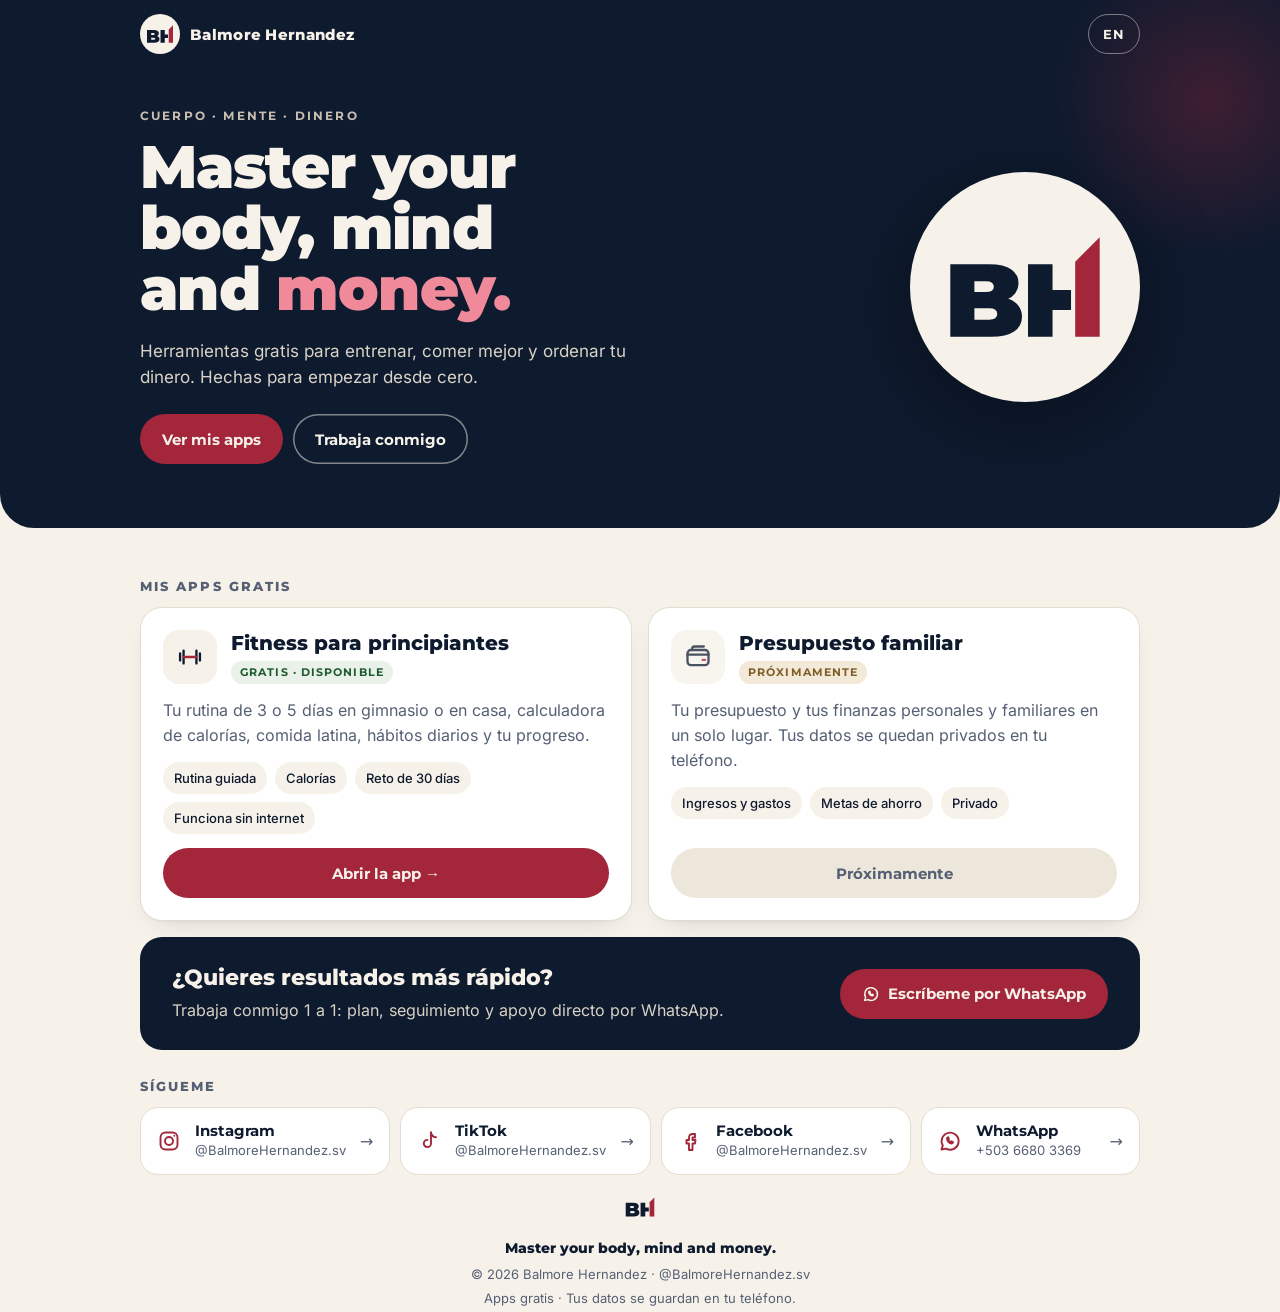
==== index.html @ 5b54dbfb "Página principal de balmorehernandez.com (ES/EN, marca G8b): tarjetas Fitness (/fitness/) y Presupue" ====
<!DOCTYPE html>
<html lang="es">
<head>
<meta charset="utf-8">
<meta name="viewport" content="width=device-width, initial-scale=1, viewport-fit=cover">
<meta name="theme-color" content="#0E1A2E">
<title>Balmore Hernandez · Master your body, mind and money.</title>
<meta name="description" content="Master your body, mind and money. Apps gratis de Balmore Hernandez para entrenar, comer mejor y ordenar tus finanzas personales y familiares.">
<link rel="canonical" href="https://balmorehernandez.com/">
<link rel="icon" href="/favicon.ico" sizes="32x32">
<link rel="icon" href="/favicon.svg" type="image/svg+xml">
<link rel="apple-touch-icon" href="/apple-touch-icon.png">
<link rel="preload" href="/fonts/montserrat.woff2" as="font" type="font/woff2" crossorigin>
<link rel="preload" href="/fonts/inter.woff2" as="font" type="font/woff2" crossorigin>
<link rel="stylesheet" href="/style.css">
<meta property="og:type" content="website">
<meta property="og:site_name" content="Balmore Hernandez">
<meta property="og:title" content="Balmore Hernandez · Master your body, mind and money.">
<meta property="og:description" content="Apps gratis para entrenar, comer mejor y ordenar tus finanzas.">
<meta property="og:url" content="https://balmorehernandez.com/">
<meta property="og:image" content="https://balmorehernandez.com/og.png">
<meta property="og:image:width" content="1200">
<meta property="og:image:height" content="630">
<meta name="twitter:card" content="summary_large_image">
<script type="application/ld+json">{"@context":"https://schema.org","@type":"Person","name":"Balmore Hernandez","url":"https://balmorehernandez.com/","image":"https://balmorehernandez.com/icon-512.png","sameAs":["https://www.instagram.com/BalmoreHernandez.sv","https://www.tiktok.com/@BalmoreHernandez.sv","https://www.facebook.com/BalmoreHernandez.sv"]}</script>
</head>
<body>
<a class="skip" href="#apps" data-i18n="skip">Ir a las apps</a>
<header class="hero">
  <div class="wrap">
    <div class="top">
      <a class="brand" href="/" aria-label="Balmore Hernandez"><img src="/logo-badge.svg" alt="" width="40" height="40">Balmore Hernandez</a>
      <button class="lang" id="langBtn" type="button" aria-label="Switch to English">EN</button>
    </div>
    <div class="hero-in">
      <div>
        <p class="eyebrow" data-i18n="eyebrow">Cuerpo · Mente · Dinero</p>
        <h1 lang="en"><span>Master your</span> <span>body, mind</span> <span>and <span class="m" style="display:inline">money.</span></span></h1>
        <p class="lead" data-i18n="lead">Herramientas gratis para entrenar, comer mejor y ordenar tu dinero. Hechas para empezar desde cero.</p>
        <div class="cta-row">
          <a class="btn" href="#apps" data-i18n="ctaApps">Ver mis apps</a>
          <a class="btn ghost js-wa" href="https://wa.me/50366803369" target="_blank" rel="noopener" data-i18n="ctaCoach">Trabaja conmigo</a>
        </div>
      </div>
      <img class="hero-mark" src="/logo-badge.svg" alt="" width="230" height="230">
    </div>
  </div>
</header>

<main id="apps" class="wrap">
  <h2 class="sec-h" data-i18n="appsH">Mis apps gratis</h2>
  <div class="apps">
    <article class="card" id="app-fitness" data-app="fitness">
      <div class="card-top">
        <div class="ico"><svg viewBox="0 0 24 24" aria-hidden="true"><path d="M6.5 6.5v11M17.5 6.5v11"/><path class="a" d="M6.5 12h11"/><path d="M3.5 9v6M20.5 9v6"/></svg></div>
        <div><h3 data-i18n="fitT">Fitness para principiantes</h3><span class="chip live" data-i18n="live">Gratis · Disponible</span></div>
      </div>
      <p data-i18n="fitD">Tu rutina de 3 o 5 días en gimnasio o en casa, calculadora de calorías, comida latina, hábitos diarios y tu progreso.</p>
      <ul class="feats"><li data-i18n="fitF1">Rutina guiada</li><li data-i18n="fitF2">Calorías</li><li data-i18n="fitF3">Reto de 30 días</li><li data-i18n="fitF4">Funciona sin internet</li></ul>
      <a class="btn app-btn" href="/fitness/" data-i18n="open">Abrir la app →</a>
    </article>
    <article class="card soon" id="app-presupuesto" data-app="presupuesto">
      <div class="card-top">
        <div class="ico"><svg viewBox="0 0 24 24" aria-hidden="true"><rect x="3" y="6" width="18" height="13" rx="3"/><path d="M3 10h18"/><path class="a" d="M16 14.5h2"/><path d="M7 6V5a2 2 0 0 1 2-2h8"/></svg></div>
        <div><h3 data-i18n="budT">Presupuesto familiar</h3><span class="chip soon" data-i18n="soon">Próximamente</span></div>
      </div>
      <p data-i18n="budD">Tu presupuesto y tus finanzas personales y familiares en un solo lugar. Tus datos se quedan privados en tu teléfono.</p>
      <ul class="feats"><li data-i18n="budF1">Ingresos y gastos</li><li data-i18n="budF2">Metas de ahorro</li><li data-i18n="budF3">Privado</li></ul>
      <a class="btn app-btn" href="/presupuesto/" aria-disabled="true" tabindex="-1" data-i18n="soonBtn">Próximamente</a>
    </article>
  </div>

  <section class="coach" aria-labelledby="coachH">
    <div><h2 id="coachH" data-i18n="coachH">¿Quieres resultados más rápido?</h2><p data-i18n="coachP">Trabaja conmigo 1 a 1: plan, seguimiento y apoyo directo por WhatsApp.</p></div>
    <a class="btn js-wa" href="https://wa.me/50366803369" target="_blank" rel="noopener"><svg viewBox="0 0 24 24" fill="none" stroke="currentColor" stroke-width="2" stroke-linecap="round" stroke-linejoin="round" aria-hidden="true"><path d="M3.5 20.5l1.3-4A8.5 8.5 0 1 1 8 19.6z"/><path d="M9 9.5c.3 2.2 2.3 4.4 4.6 5 .7-.1 1.3-.7 1.4-1.4l-1.6-.8-.8.8c-1-.4-2-1.4-2.4-2.4l.8-.8-.8-1.6c-.7.1-1.2.6-1.2 1.2z"/></svg><span data-i18n="coachBtn">Escríbeme por WhatsApp</span></a>
  </section>

  <section class="social" aria-labelledby="socH">
    <h2 class="sec-h" id="socH" data-i18n="socH">Sígueme</h2>
    <div class="soc" id="socials"></div>
  </section>
</main>

<footer class="wrap">
  <img src="/logo-badge.svg" alt="Balmore Hernandez" width="44" height="44">
  <p class="slogan" lang="en">Master your body, mind and money.</p>
  <p>© <span id="yr">2026</span> Balmore Hernandez · @BalmoreHernandez.sv</p>
  <p data-i18n="foot">Apps gratis · Tus datos se guardan en tu teléfono.</p>
</footer>

<script>
/* ========= CONFIG: edita aquí ========= */
const CONFIG = {
  // Cambia live a true cuando la app esté publicada en balmorehernandez.com/presupuesto/
  APPS: { fitness: { live: true }, presupuesto: { live: false } },
  WHATSAPP: "50366803369",
  WA_TEXT: { es: "Hola Balmore, vengo de tu página web y quiero información sobre el coaching",
             en: "Hi Balmore, I found you through your website and I'd like information about coaching" },
  SOCIAL: [
    { net: "instagram", name: "Instagram", handle: "@BalmoreHernandez.sv", url: "https://www.instagram.com/BalmoreHernandez.sv" },
    { net: "tiktok",    name: "TikTok",    handle: "@BalmoreHernandez.sv", url: "https://www.tiktok.com/@BalmoreHernandez.sv" },
    { net: "facebook",  name: "Facebook",  handle: "@BalmoreHernandez.sv", url: "https://www.facebook.com/BalmoreHernandez.sv" },
    { net: "whatsapp",  name: "WhatsApp",  handle: "+503 6680 3369",       url: "wa" }
  ]
};
const I18N = {
  es: { skip: "Ir a las apps", eyebrow: "Cuerpo · Mente · Dinero", lead: "Herramientas gratis para entrenar, comer mejor y ordenar tu dinero. Hechas para empezar desde cero.",
    ctaApps: "Ver mis apps", ctaCoach: "Trabaja conmigo", appsH: "Mis apps gratis",
    fitT: "Fitness para principiantes", live: "Gratis · Disponible", fitD: "Tu rutina de 3 o 5 días en gimnasio o en casa, calculadora de calorías, comida latina, hábitos diarios y tu progreso.",
    fitF1: "Rutina guiada", fitF2: "Calorías", fitF3: "Reto de 30 días", fitF4: "Funciona sin internet", open: "Abrir la app →",
    budT: "Presupuesto familiar", soon: "Próximamente", budD: "Tu presupuesto y tus finanzas personales y familiares en un solo lugar. Tus datos se quedan privados en tu teléfono.",
    budF1: "Ingresos y gastos", budF2: "Metas de ahorro", budF3: "Privado", soonBtn: "Próximamente",
    coachH: "¿Quieres resultados más rápido?", coachP: "Trabaja conmigo 1 a 1: plan, seguimiento y apoyo directo por WhatsApp.", coachBtn: "Escríbeme por WhatsApp",
    socH: "Sígueme", foot: "Apps gratis · Tus datos se guardan en tu teléfono.", langBtn: "EN", langAria: "Switch to English",
    desc: "Master your body, mind and money. Apps gratis de Balmore Hernandez para entrenar, comer mejor y ordenar tus finanzas personales y familiares." },
  en: { skip: "Skip to the apps", eyebrow: "Body · Mind · Money", lead: "Free tools to train, eat better and get your money in order. Made for starting from zero.",
    ctaApps: "See my apps", ctaCoach: "Work with me", appsH: "My free apps",
    fitT: "Beginner fitness", live: "Free · Available", fitD: "Your 3- or 5-day routine at the gym or at home, calorie calculator, Latin food guide, daily habits and your progress.",
    fitF1: "Guided routine", fitF2: "Calories", fitF3: "30-day challenge", fitF4: "Works offline", open: "Open the app →",
    budT: "Family budget", soon: "Coming soon", budD: "Your budget and your personal and family finances in one place. Your data stays private on your phone.",
    budF1: "Income & expenses", budF2: "Savings goals", budF3: "Private", soonBtn: "Coming soon",
    coachH: "Want faster results?", coachP: "Work with me 1-on-1: a plan, check-ins and direct support on WhatsApp.", coachBtn: "Message me on WhatsApp",
    socH: "Follow me", foot: "Free apps · Your data is saved on your phone.", langBtn: "ES", langAria: "Cambiar a español",
    desc: "Master your body, mind and money. Free apps by Balmore Hernandez to train, eat better and organize your personal and family finances." }
};
/* ====================================== */
const ICONS = {
  instagram: '<rect x="3.5" y="3.5" width="17" height="17" rx="5"/><circle cx="12" cy="12" r="4"/><path d="M17.3 6.7h.01"/>',
  tiktok: '<path d="M14 3.5v11a3.6 3.6 0 1 1-3.6-3.6"/><path d="M14 3.5c.4 2.6 2.4 4.6 5 4.8"/>',
  facebook: '<path d="M14.5 8.5h2.5V5h-2.5A3.5 3.5 0 0 0 11 8.5V11H8.5v3.5H11V21h3.5v-6.5H17l.5-3.5h-3V9a.5.5 0 0 1 .5-.5z"/>',
  whatsapp: '<path d="M3.5 20.5l1.3-4A8.5 8.5 0 1 1 8 19.6z"/><path d="M9 9.5c.3 2.2 2.3 4.4 4.6 5 .7-.1 1.3-.7 1.4-1.4l-1.6-.8-.8.8c-1-.4-2-1.4-2.4-2.4l.8-.8-.8-1.6c-.7.1-1.2.6-1.2 1.2z"/>'
};
const LS = "bhHub_lang";
let lang = "es";
try { const q = new URLSearchParams(location.search).get("lang"); lang = q === "en" || q === "es" ? q : (localStorage.getItem(LS) || "es"); } catch (e) {}
if (lang !== "en") lang = "es";
const esc = s => String(s).replace(/[&<>"]/g, c => ({ "&": "&amp;", "<": "&lt;", ">": "&gt;", '"': "&quot;" }[c]));
const waUrl = () => "https://wa.me/" + CONFIG.WHATSAPP + "?text=" + encodeURIComponent(CONFIG.WA_TEXT[lang]);
function render() {
  const T = I18N[lang];
  document.documentElement.lang = lang;
  document.querySelectorAll("[data-i18n]").forEach(el => { const k = el.dataset.i18n; if (T[k] != null) el.textContent = T[k]; });
  const lb = document.getElementById("langBtn"); lb.textContent = T.langBtn; lb.setAttribute("aria-label", T.langAria);
  document.querySelector('meta[name=description]').setAttribute("content", T.desc);
  for (const [id, a] of Object.entries(CONFIG.APPS)) {
    const card = document.getElementById("app-" + id); if (!card) continue;
    const chip = card.querySelector(".chip"), btn = card.querySelector(".app-btn");
    card.classList.toggle("soon", !a.live);
    chip.className = "chip " + (a.live ? "live" : "soon"); chip.textContent = a.live ? T.live : T.soon;
    if (a.live) { btn.removeAttribute("aria-disabled"); btn.removeAttribute("tabindex"); btn.textContent = T.open; }
    else { btn.setAttribute("aria-disabled", "true"); btn.setAttribute("tabindex", "-1"); btn.textContent = T.soonBtn; }
  }
  document.querySelectorAll(".js-wa").forEach(a => a.href = waUrl());
  document.getElementById("socials").innerHTML = CONFIG.SOCIAL.map(s => `<a href="${esc(s.url === "wa" ? waUrl() : s.url)}" target="_blank" rel="noopener" data-net="${s.net}"><svg viewBox="0 0 24 24" aria-hidden="true">${ICONS[s.net] || ""}</svg><span><b>${esc(s.name)}</b><span>${esc(s.handle)}</span></span><i aria-hidden="true">→</i></a>`).join("");
}
document.getElementById("langBtn").addEventListener("click", () => { lang = lang === "es" ? "en" : "es"; try { localStorage.setItem(LS, lang); } catch (e) {} render(); });
document.querySelectorAll('.app-btn').forEach(b => b.addEventListener("click", e => { if (b.getAttribute("aria-disabled") === "true") e.preventDefault(); }));
document.getElementById("yr").textContent = new Date().getFullYear();
render();
</script>
</body>
</html>
---- style.css ----
/* Balmore Hernandez · hub (G8b: crema, navy, vino) */
@font-face{font-family:"Montserrat";font-style:normal;font-weight:100 900;font-display:swap;src:url(/fonts/montserrat.woff2) format("woff2")}
@font-face{font-family:"Inter";font-style:normal;font-weight:100 900;font-display:swap;src:url(/fonts/inter.woff2) format("woff2")}
:root{--bg:#F6F1E9;--card:#FFFFFF;--navy:#0E1A2E;--navy2:#17263F;--accent:#A3263A;--accent-h:#8C1F31;--cream:#F6F1E9;--gold:#7E5F28;--muted:#566074;--line:#E4DCCF;--radius:22px}
*{box-sizing:border-box}
html{-webkit-text-size-adjust:100%}
body{margin:0;background:var(--bg);color:var(--navy);font:400 16px/1.55 Inter,system-ui,-apple-system,"Segoe UI",Roboto,sans-serif;-webkit-font-smoothing:antialiased}
a{color:var(--accent)}
h1,h2,h3,.mont{font-family:Montserrat,Inter,system-ui,sans-serif}
.wrap{max-width:1040px;margin:0 auto;padding:0 20px}
.skip{position:absolute;left:-999px}.skip:focus{left:12px;top:12px;background:#fff;padding:8px 12px;border-radius:10px;z-index:9}
:focus-visible{outline:3px solid var(--accent);outline-offset:3px}

/* Hero */
.hero{background:var(--navy);color:var(--cream);border-radius:0 0 34px 34px;padding:max(14px,env(safe-area-inset-top)) 0 44px;position:relative;overflow:hidden}
.hero:after{content:"";position:absolute;right:-90px;top:-60px;width:320px;height:320px;border-radius:50%;background:radial-gradient(circle,rgba(163,38,58,.32),rgba(163,38,58,0) 70%);pointer-events:none}
.top{display:flex;align-items:center;justify-content:space-between;gap:12px;position:relative;z-index:1}
.brand{display:flex;align-items:center;gap:10px;color:var(--cream);text-decoration:none;font:800 15px/1 Montserrat,sans-serif;letter-spacing:.02em}
.brand img{width:40px;height:40px;display:block}
.lang{appearance:none;border:1.5px solid rgba(246,241,233,.45);background:transparent;color:var(--cream);font:700 13px/1 Montserrat,sans-serif;letter-spacing:.08em;padding:10px 14px;border-radius:999px;cursor:pointer;min-height:40px}
.lang:hover{background:rgba(246,241,233,.1)}
.hero-in{position:relative;z-index:1;padding-top:38px;display:grid;gap:26px;align-items:center}
.hero .eyebrow{font:700 12px/1 Montserrat,sans-serif;letter-spacing:.18em;text-transform:uppercase;color:#C9BFB0;margin:0 0 14px}
.hero h1{font-weight:900;font-size:clamp(34px,9.4vw,60px);line-height:1.02;letter-spacing:-.02em;margin:0}
.hero h1 span{display:block}
.hero h1 .m{color:#F08A9A}
.hero p.lead{color:#D9D2C6;font-size:17px;margin:18px 0 0;max-width:520px}
.hero .cta-row{display:flex;flex-wrap:wrap;gap:10px;margin-top:24px}
.hero-mark{display:none}

/* Buttons */
.btn{display:inline-flex;align-items:center;justify-content:center;gap:8px;min-height:50px;padding:0 22px;border-radius:999px;background:var(--accent);color:var(--cream);font:700 15px/1 Montserrat,sans-serif;text-decoration:none;border:0;cursor:pointer;transition:background .15s,transform .15s}
.btn:hover{background:var(--accent-h)}.btn:active{transform:scale(.98)}
.btn.ghost{background:transparent;color:var(--cream);box-shadow:inset 0 0 0 1.5px rgba(246,241,233,.5)}
.btn.ghost:hover{background:rgba(246,241,233,.1)}
.btn[aria-disabled=true]{background:#EDE6DA;color:var(--muted);cursor:default;pointer-events:none}
.btn svg{width:18px;height:18px}

/* Sections */
main.wrap{padding-top:34px;padding-bottom:10px}
.sec-h{font:800 13px/1 Montserrat,sans-serif;letter-spacing:.16em;text-transform:uppercase;color:var(--muted);margin:0 0 14px}
.apps{display:grid;gap:16px}
.card{background:var(--card);border:1px solid var(--line);border-radius:var(--radius);padding:22px;display:flex;flex-direction:column;gap:14px;box-shadow:0 1px 0 rgba(14,26,46,.03),0 10px 30px -18px rgba(14,26,46,.25)}
.card-top{display:flex;align-items:center;gap:14px}
.ico{width:54px;height:54px;border-radius:16px;background:var(--bg);display:grid;place-items:center;flex:none}
.ico svg{width:28px;height:28px;stroke:var(--navy);fill:none;stroke-width:2;stroke-linecap:round;stroke-linejoin:round}
.ico svg .a{stroke:var(--accent)}
.card h3{margin:0;font-size:20px;font-weight:800;line-height:1.2}
.chip{display:inline-block;font:700 11px/1 Montserrat,sans-serif;letter-spacing:.1em;text-transform:uppercase;padding:6px 9px;border-radius:999px;margin-top:6px}
.chip.live{background:#E9F1EA;color:#1E5B2E}
.chip.soon{background:#F3E9D8;color:var(--gold)}
.card p{margin:0;color:var(--muted)}
.feats{list-style:none;margin:0;padding:0;display:flex;flex-wrap:wrap;gap:8px}
.feats li{font-size:13px;font-weight:500;background:var(--bg);border-radius:999px;padding:6px 11px;color:var(--navy)}
.card .btn{margin-top:auto;align-self:stretch}
.card.soon .ico{opacity:.75}

.coach{margin-top:16px;background:var(--navy);color:var(--cream);border-radius:var(--radius);padding:24px;display:grid;gap:16px;align-items:center}
.coach h2{margin:0;font-size:22px;font-weight:800;line-height:1.2}
.coach p{margin:6px 0 0;color:#D9D2C6}
.coach .btn{align-self:stretch}

.social{margin-top:30px}
.soc{display:grid;gap:10px}
.soc a{display:flex;align-items:center;gap:14px;background:var(--card);border:1px solid var(--line);border-radius:18px;padding:14px 16px;text-decoration:none;color:var(--navy);min-height:64px;transition:border-color .15s}
.soc a:hover{border-color:var(--accent)}
.soc svg{width:24px;height:24px;stroke:var(--accent);fill:none;stroke-width:1.9;stroke-linecap:round;stroke-linejoin:round;flex:none}
.soc b{display:block;font:700 15px/1.2 Montserrat,sans-serif}
.soc span span{display:block;font-size:13px;color:var(--muted)}
.soc i{margin-left:auto;font-style:normal;color:var(--muted)}

footer{padding:34px 0 max(28px,env(safe-area-inset-bottom));text-align:center;color:var(--muted);font-size:13px}
footer img{width:44px;height:44px;display:block;margin:0 auto 10px}
footer .slogan{font:800 14px/1.3 Montserrat,sans-serif;color:var(--navy);margin:0 0 6px}
footer p{margin:4px 0}

@media (min-width:720px){
  .hero{padding-bottom:64px}
  .hero-in{grid-template-columns:1.4fr .8fr;padding-top:56px}
  .hero-mark{display:block;justify-self:end;width:230px;height:230px;filter:drop-shadow(0 20px 40px rgba(0,0,0,.35))}
  .apps{grid-template-columns:1fr 1fr}
  .coach{grid-template-columns:1fr auto;padding:28px 32px}
  .coach .btn{align-self:center}
  .soc{grid-template-columns:repeat(2,1fr)}
  main.wrap{padding-top:52px}
}
@media (min-width:980px){.soc{grid-template-columns:repeat(4,1fr)}}
@media (prefers-reduced-motion:reduce){*{transition:none!important}}
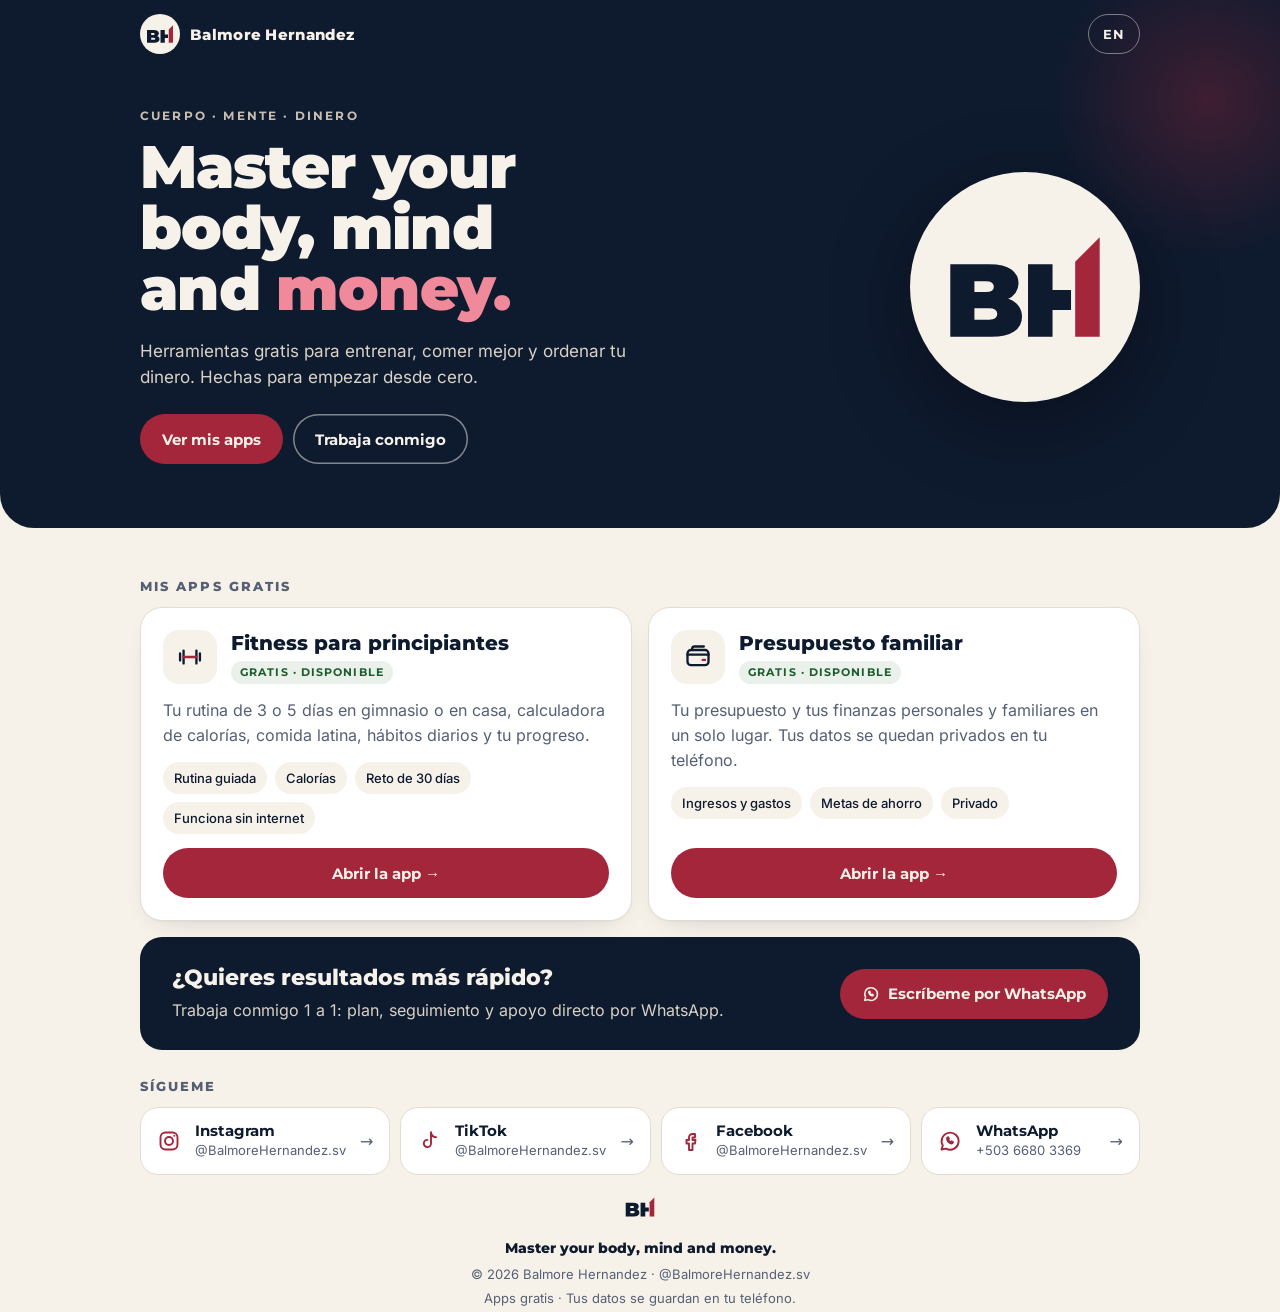
==== commit bf62a4bd: "Presupuesto disponible en /presupuesto/; /presupuesto-preview redirige" ====
--- a/index.html
+++ b/index.html
@@ -59,14 +59,14 @@
       <ul class="feats"><li data-i18n="fitF1">Rutina guiada</li><li data-i18n="fitF2">Calorías</li><li data-i18n="fitF3">Reto de 30 días</li><li data-i18n="fitF4">Funciona sin internet</li></ul>
       <a class="btn app-btn" href="/fitness/" data-i18n="open">Abrir la app →</a>
     </article>
-    <article class="card soon" id="app-presupuesto" data-app="presupuesto">
+    <article class="card" id="app-presupuesto" data-app="presupuesto">
       <div class="card-top">
         <div class="ico"><svg viewBox="0 0 24 24" aria-hidden="true"><rect x="3" y="6" width="18" height="13" rx="3"/><path d="M3 10h18"/><path class="a" d="M16 14.5h2"/><path d="M7 6V5a2 2 0 0 1 2-2h8"/></svg></div>
-        <div><h3 data-i18n="budT">Presupuesto familiar</h3><span class="chip soon" data-i18n="soon">Próximamente</span></div>
+        <div><h3 data-i18n="budT">Presupuesto familiar</h3><span class="chip live" data-i18n="live">Gratis · Disponible</span></div>
       </div>
       <p data-i18n="budD">Tu presupuesto y tus finanzas personales y familiares en un solo lugar. Tus datos se quedan privados en tu teléfono.</p>
       <ul class="feats"><li data-i18n="budF1">Ingresos y gastos</li><li data-i18n="budF2">Metas de ahorro</li><li data-i18n="budF3">Privado</li></ul>
-      <a class="btn app-btn" href="/presupuesto/" aria-disabled="true" tabindex="-1" data-i18n="soonBtn">Próximamente</a>
+      <a class="btn app-btn" href="/presupuesto/" data-i18n="open">Abrir la app →</a>
     </article>
   </div>
 
@@ -92,7 +92,7 @@
 /* ========= CONFIG: edita aquí ========= */
 const CONFIG = {
   // Cambia live a true cuando la app esté publicada en balmorehernandez.com/presupuesto/
-  APPS: { fitness: { live: true }, presupuesto: { live: false } },
+  APPS: { fitness: { live: true }, presupuesto: { live: true } },
   WHATSAPP: "50366803369",
   WA_TEXT: { es: "Hola Balmore, vengo de tu página web y quiero información sobre el coaching",
              en: "Hi Balmore, I found you through your website and I'd like information about coaching" },
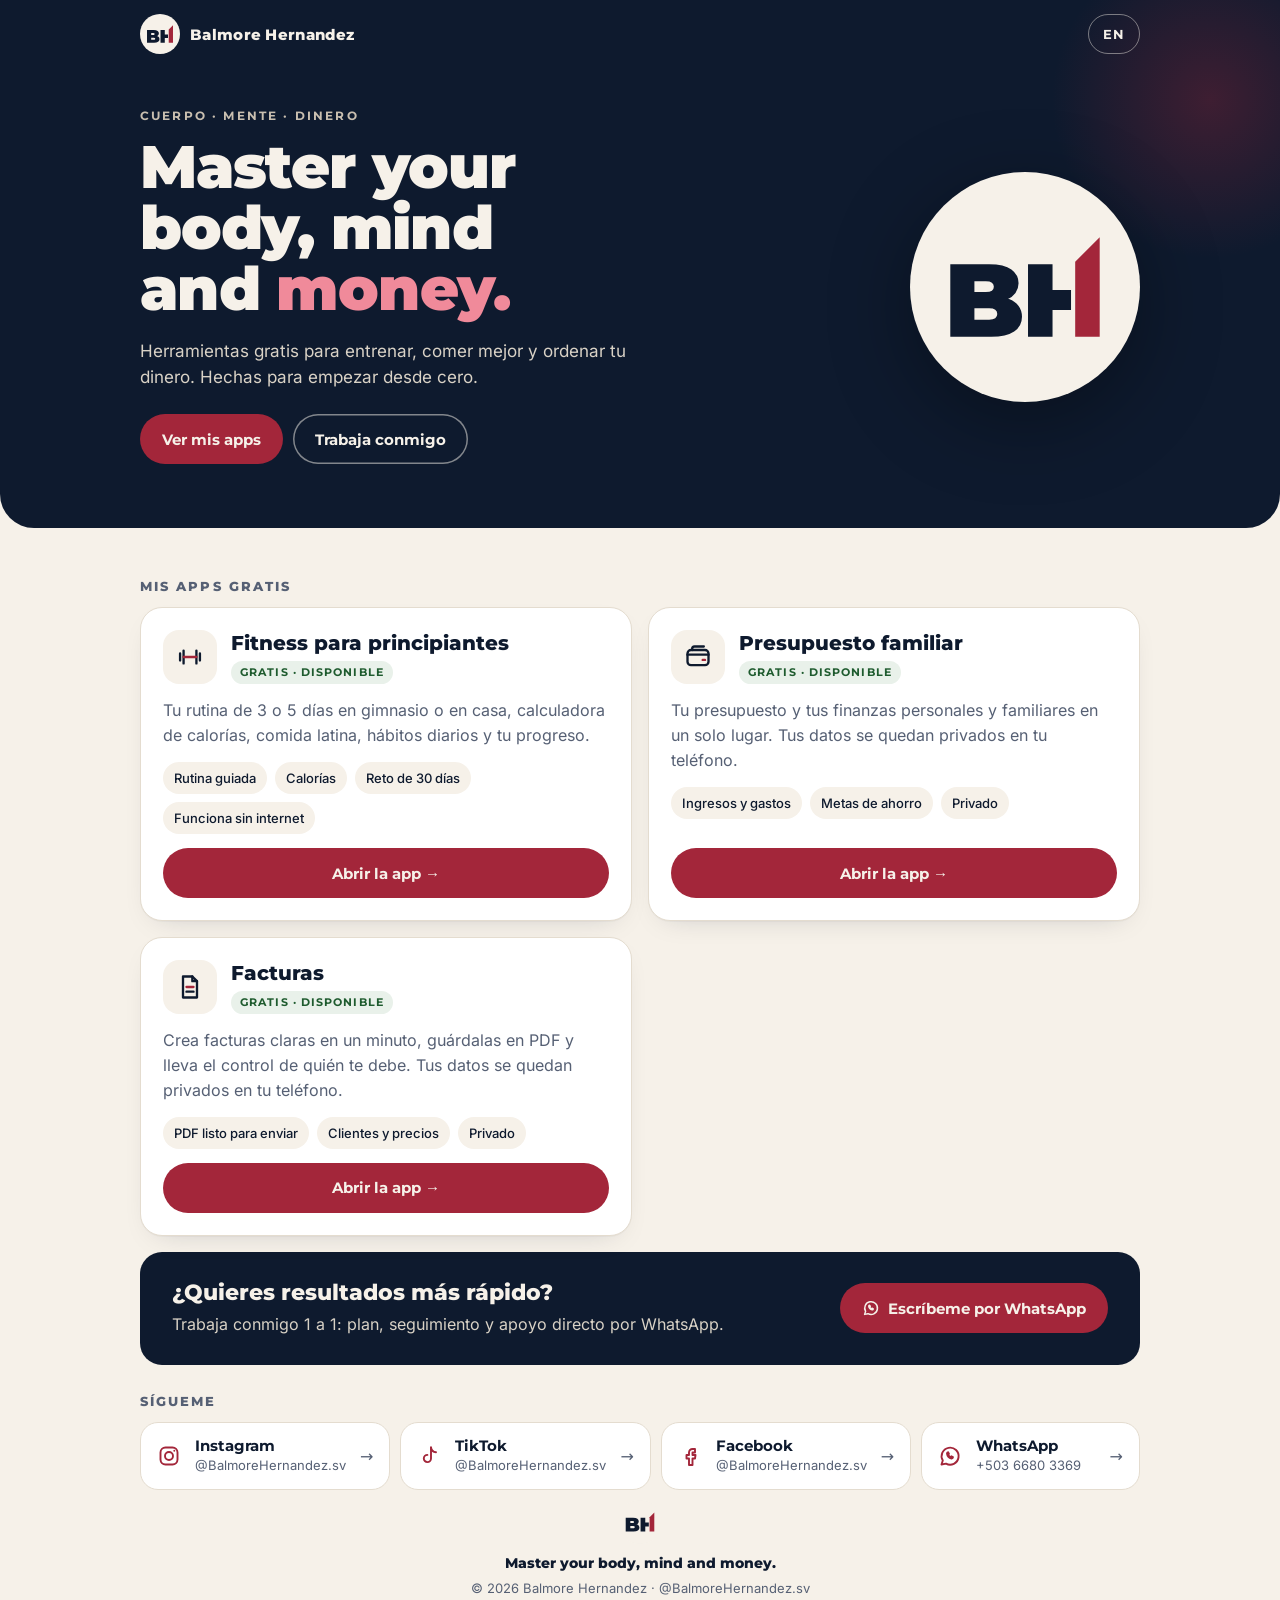
==== commit 7a8c0586: "Add files via upload" ====
--- a/index.html
+++ b/index.html
@@ -68,6 +68,15 @@
       <ul class="feats"><li data-i18n="budF1">Ingresos y gastos</li><li data-i18n="budF2">Metas de ahorro</li><li data-i18n="budF3">Privado</li></ul>
       <a class="btn app-btn" href="/presupuesto/" data-i18n="open">Abrir la app →</a>
     </article>
+    <article class="card" id="app-invoices" data-app="invoices">
+      <div class="card-top">
+        <div class="ico"><svg viewBox="0 0 24 24" aria-hidden="true"><path d="M6 3h8l4 4v14H6z"/><path d="M14 3v4h4"/><path class="a" d="M9 12h6"/><path d="M9 16h6"/></svg></div>
+        <div><h3 data-i18n="invT">Facturas</h3><span class="chip live" data-i18n="live">Gratis · Disponible</span></div>
+      </div>
+      <p data-i18n="invD">Crea facturas claras en un minuto, guárdalas en PDF y lleva el control de quién te debe. Tus datos se quedan privados en tu teléfono.</p>
+      <ul class="feats"><li data-i18n="invF1">PDF listo para enviar</li><li data-i18n="invF2">Clientes y precios</li><li data-i18n="invF3">Privado</li></ul>
+      <a class="btn app-btn" href="/invoices/" data-i18n="open">Abrir la app →</a>
+    </article>
   </div>
 
   <section class="coach" aria-labelledby="coachH">
@@ -92,7 +101,7 @@
 /* ========= CONFIG: edita aquí ========= */
 const CONFIG = {
   // Cambia live a true cuando la app esté publicada en balmorehernandez.com/presupuesto/
-  APPS: { fitness: { live: true }, presupuesto: { live: true } },
+  APPS: { fitness: { live: true }, presupuesto: { live: true }, invoices: { live: true } },
   WHATSAPP: "50366803369",
   WA_TEXT: { es: "Hola Balmore, vengo de tu página web y quiero información sobre el coaching",
              en: "Hi Balmore, I found you through your website and I'd like information about coaching" },
@@ -110,6 +119,7 @@
     fitF1: "Rutina guiada", fitF2: "Calorías", fitF3: "Reto de 30 días", fitF4: "Funciona sin internet", open: "Abrir la app →",
     budT: "Presupuesto familiar", soon: "Próximamente", budD: "Tu presupuesto y tus finanzas personales y familiares en un solo lugar. Tus datos se quedan privados en tu teléfono.",
     budF1: "Ingresos y gastos", budF2: "Metas de ahorro", budF3: "Privado", soonBtn: "Próximamente",
+    invT: "Facturas", invD: "Crea facturas claras en un minuto, guárdalas en PDF y lleva el control de quién te debe. Tus datos se quedan privados en tu teléfono.", invF1: "PDF listo para enviar", invF2: "Clientes y precios", invF3: "Privado",
     coachH: "¿Quieres resultados más rápido?", coachP: "Trabaja conmigo 1 a 1: plan, seguimiento y apoyo directo por WhatsApp.", coachBtn: "Escríbeme por WhatsApp",
     socH: "Sígueme", foot: "Apps gratis · Tus datos se guardan en tu teléfono.", langBtn: "EN", langAria: "Switch to English",
     desc: "Master your body, mind and money. Apps gratis de Balmore Hernandez para entrenar, comer mejor y ordenar tus finanzas personales y familiares." },
@@ -119,6 +129,7 @@
     fitF1: "Guided routine", fitF2: "Calories", fitF3: "30-day challenge", fitF4: "Works offline", open: "Open the app →",
     budT: "Family budget", soon: "Coming soon", budD: "Your budget and your personal and family finances in one place. Your data stays private on your phone.",
     budF1: "Income & expenses", budF2: "Savings goals", budF3: "Private", soonBtn: "Coming soon",
+    invT: "Invoices", invD: "Create clear invoices in a minute, save them as PDF and keep track of who owes you. Your data stays private on your phone.", invF1: "PDF ready to send", invF2: "Clients & prices", invF3: "Private",
     coachH: "Want faster results?", coachP: "Work with me 1-on-1: a plan, check-ins and direct support on WhatsApp.", coachBtn: "Message me on WhatsApp",
     socH: "Follow me", foot: "Free apps · Your data is saved on your phone.", langBtn: "ES", langAria: "Cambiar a español",
     desc: "Master your body, mind and money. Free apps by Balmore Hernandez to train, eat better and organize your personal and family finances." }
